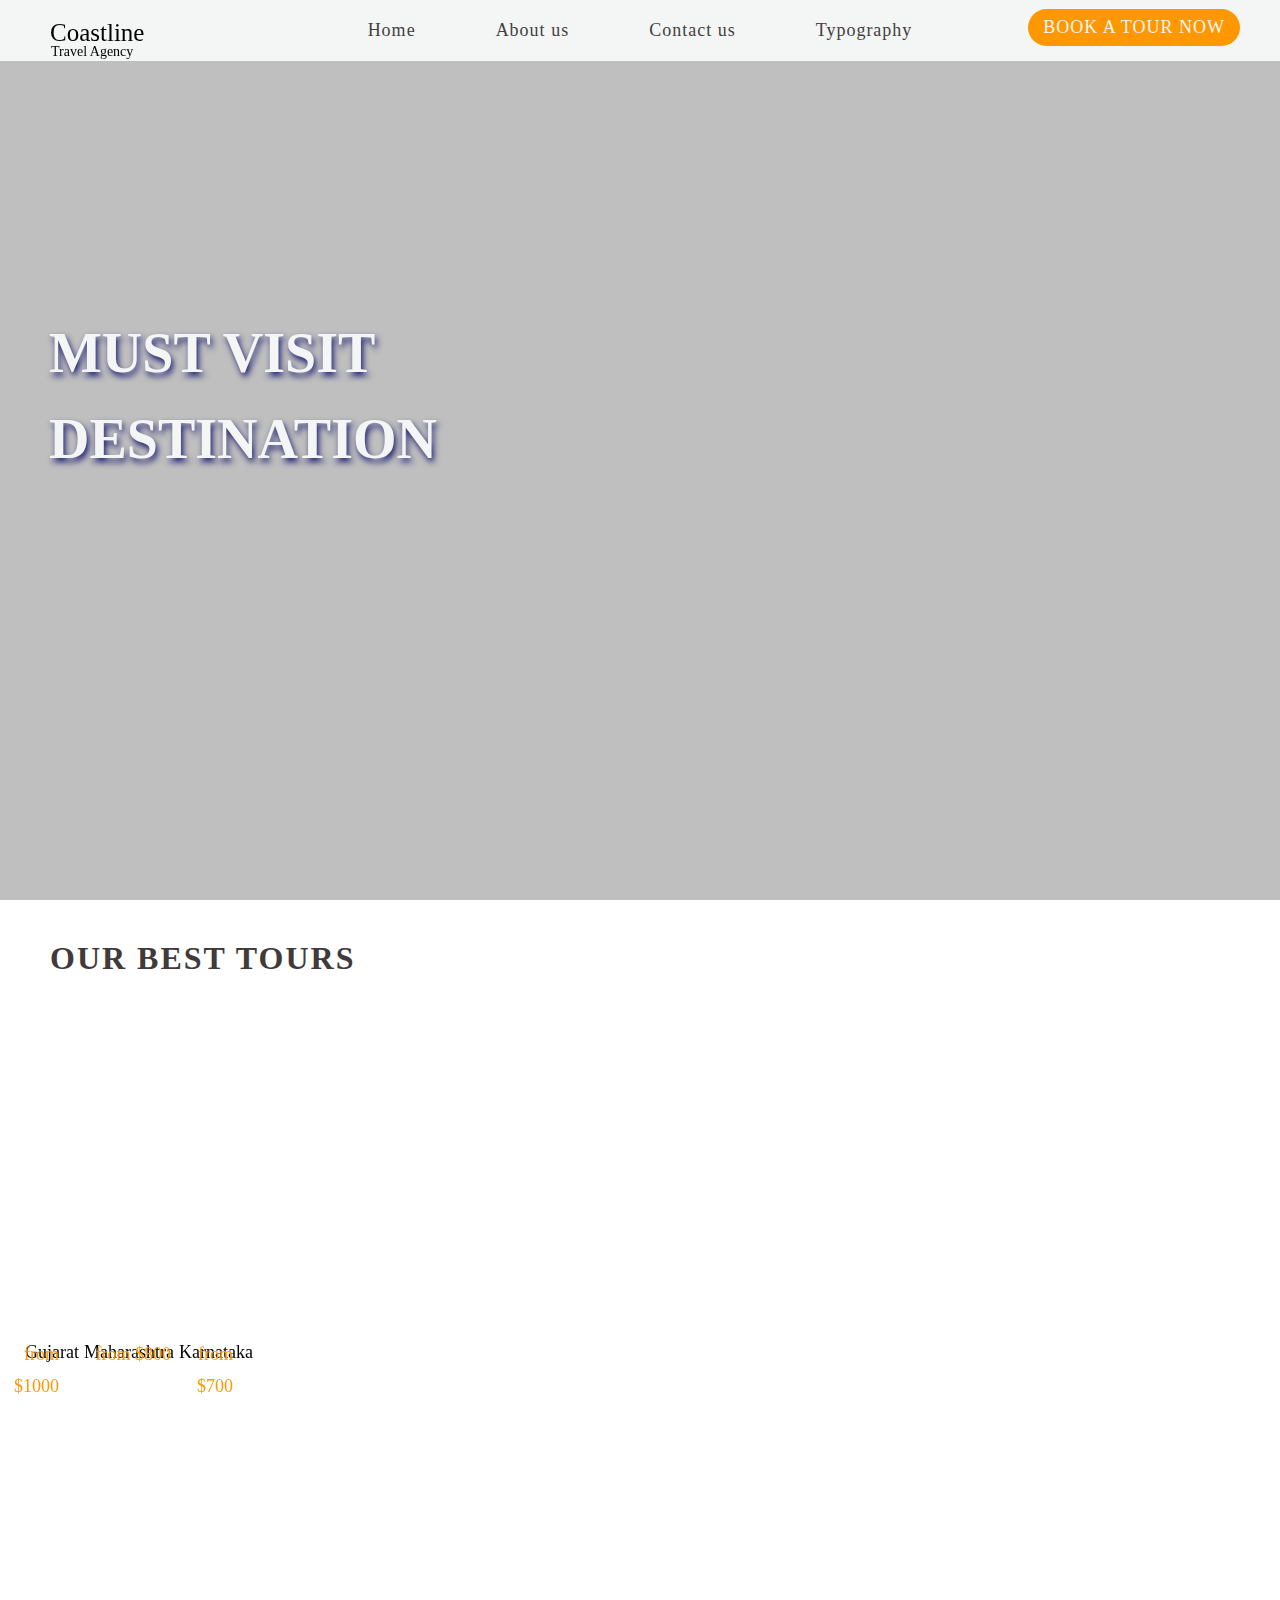
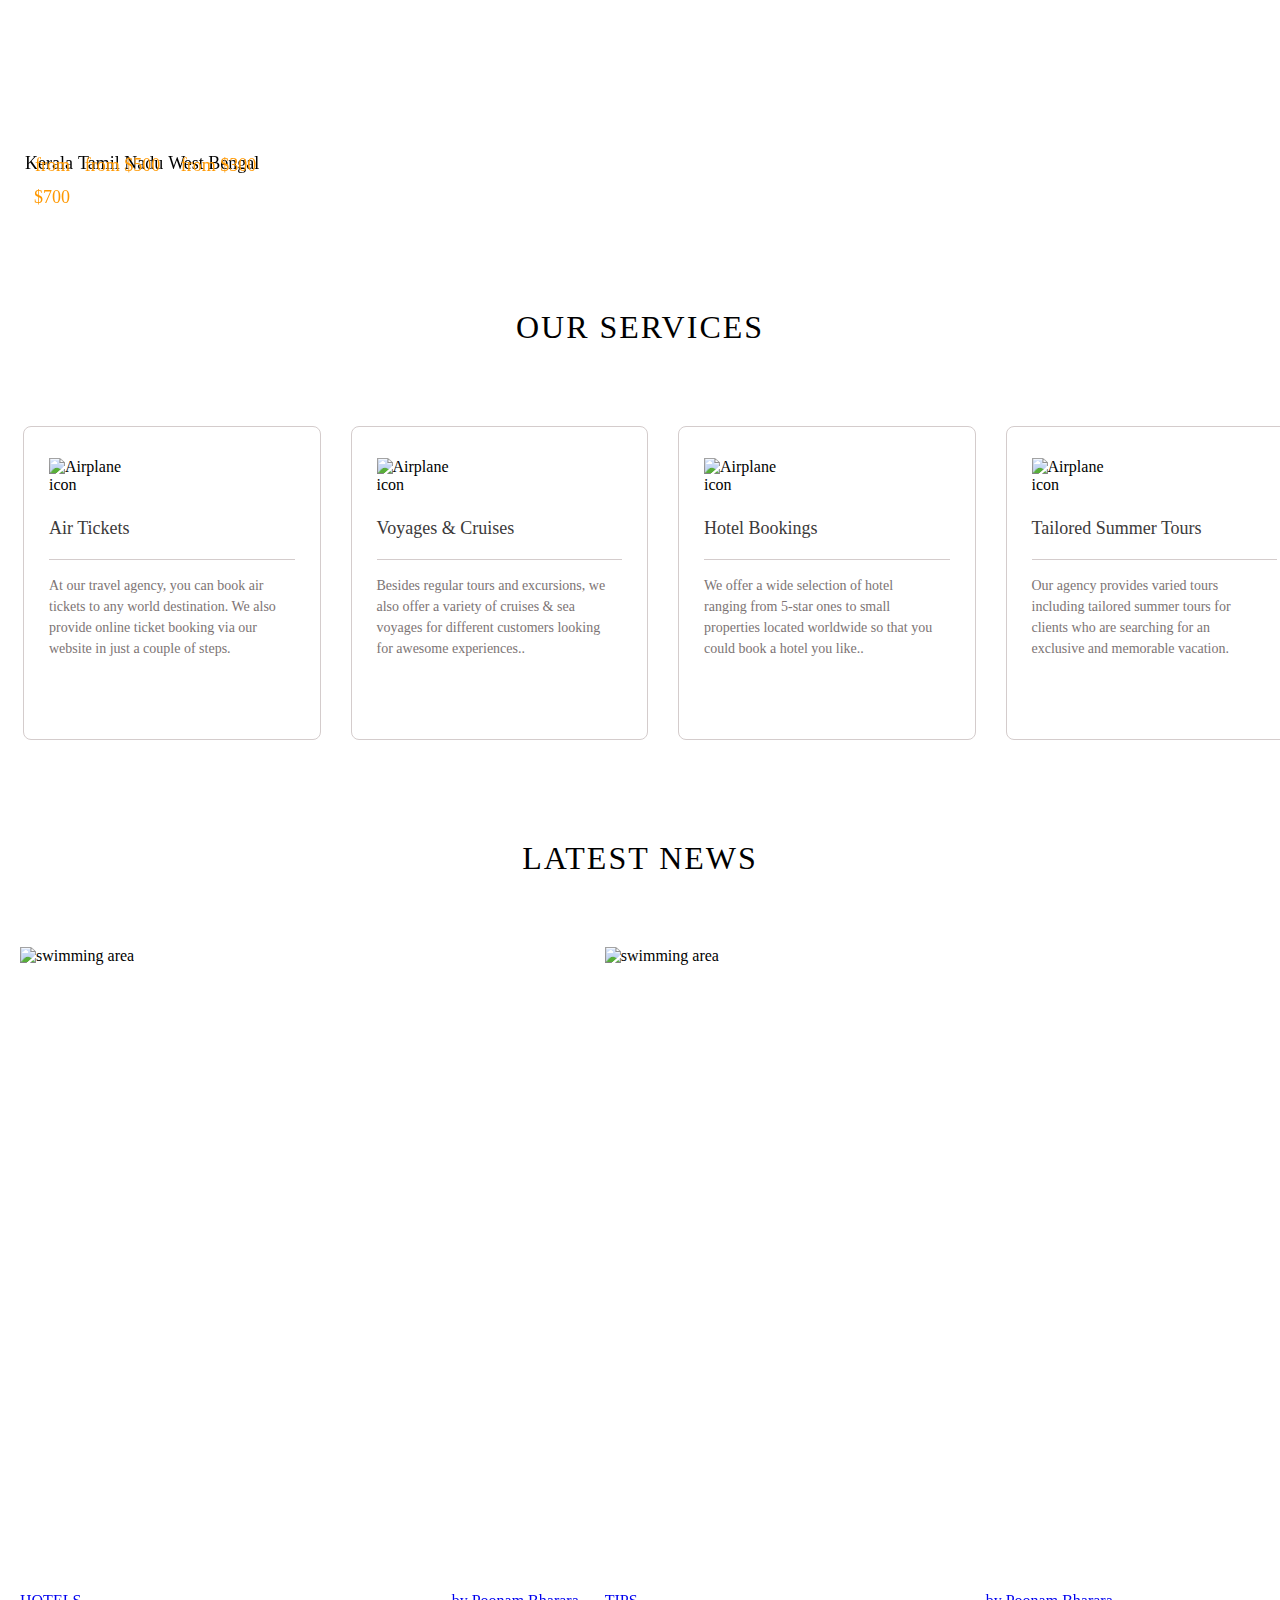
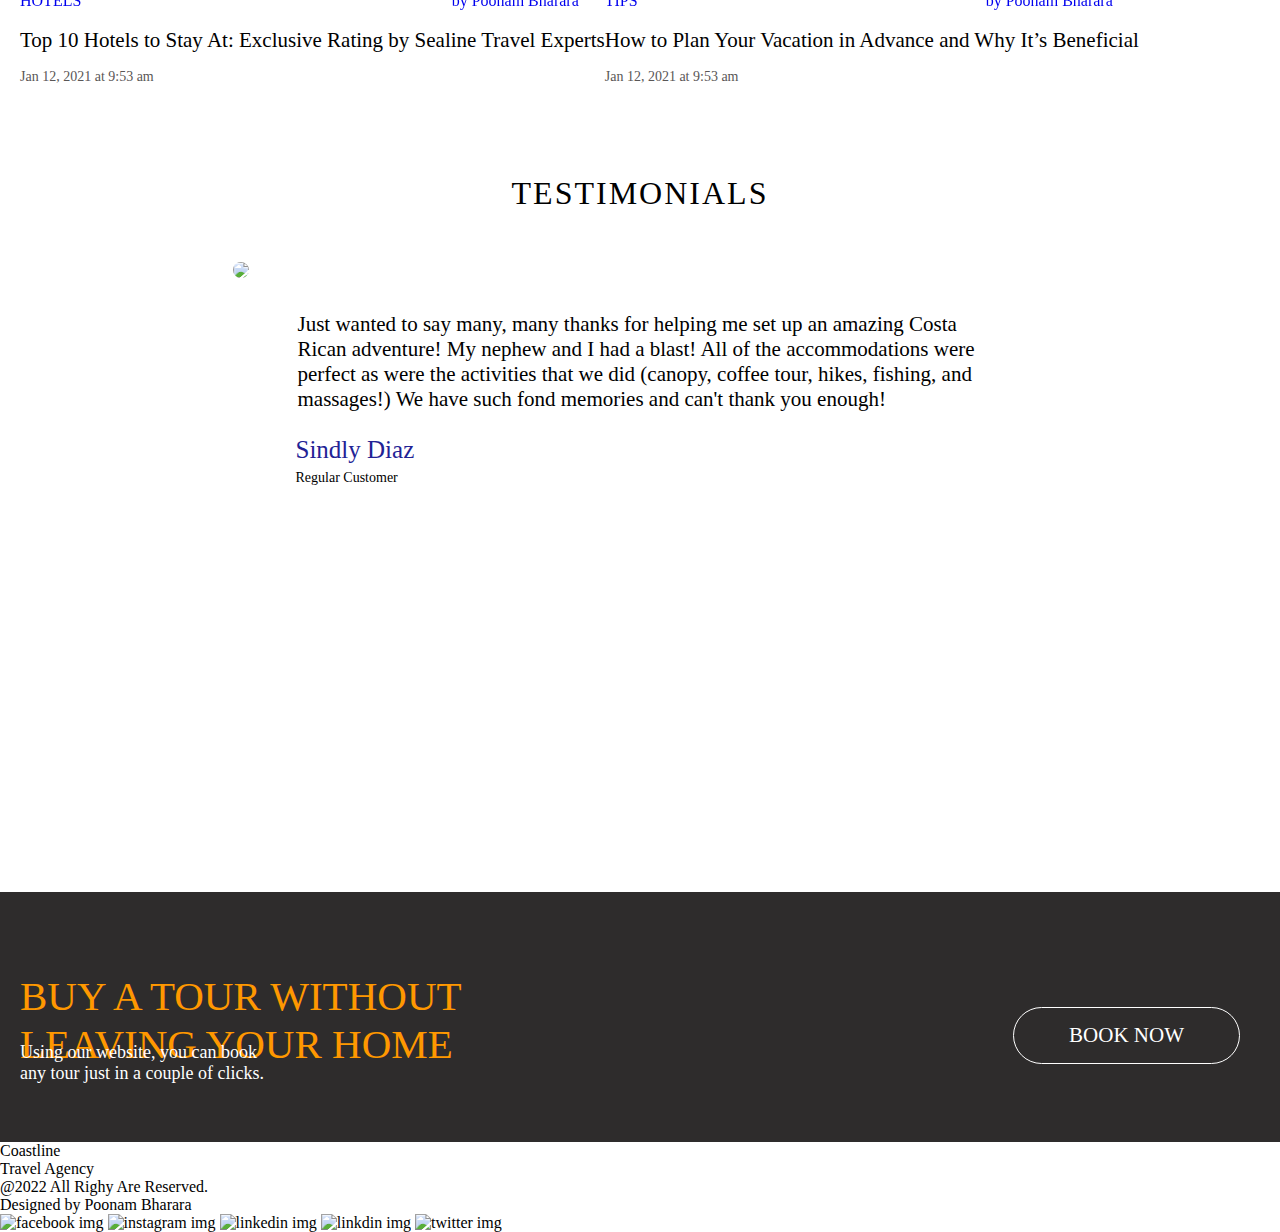
==== index.html @ 68314cc8 "add my all files" ====
<!DOCTYPE html>
<html>
    <head>
        <meta charset="utf-8">
        <meta name="viewport" content="width=device-width, initial-scale=1.0">
       <link rel="stylesheet" href="css/style.css">
        <title>Project First</title>
        <style>
            *{
    margin:0;
    padding:0;
    box-sizing: border-box;
    text-decoration: none;
    list-style-type:none;
}

/* ---------------------NAVBAR STARTS---------------------- */

#nav-container{
    position:relative;
}

#nav-list{
    min-height: 55px;
    min-width: 100vw;
    display: flex;
    flex-direction: row;
    justify-content: center;
    background-color: #f4f5f5;
    position: fixed;
}

.logo{
    position:fixed;
    left: 50px;
    top: 19px;
    font-size: 25px;
    font-family: Montserrat;
    font-weight: 500;
    z-index: 1;
}
.logo1{
    position:fixed;
    left: 51px;
    top: 44px;
    font-weight: 400;
    font-family: 'Roboto';
    font-size: 14px;
    z-index: 1;
}

.nav-item{
    padding: 20px 40px;
}

.nav-link{
    font-size: 18px;
    font-family: Roboto;
    font-weight: 400;
    color:#443f3f;
    letter-spacing: 1px;
}

.nav-link:hover{
    color:#ff9800;
    padding-bottom: 17px;;
    border-bottom: 3px solid #ff9800;
}

.book-btn{
    background-color: #ff9800;
    color: #f4f5f5;
    padding: 8px 15px;
    position: absolute;
    right: 20px;
    border-radius: 40px;
    outline: none;
    border: none;
    font-size: 18px;
    font-weight: 500;
    font-family: Poppins;
    margin: 9px 20px 7px 0px;
    letter-spacing: 1px;
    display: block;
}
/* ---------------------NAVBAR ENDS---------------------- */
#Sec-1{
    min-height: 100vh;
    min-width: 100vw;
    overflow-x: hidden;
    background-image: url(img/2.jpg);
    background-size: cover;
    background-repeat: no-repeat;
    background-blend-mode: darken;
    background-color: #00000040;
    background-position: center;
}
#Sec-1 h2{
    font-family: Montserrat;
    font-size: 56px;
    color: #f4f5f5;
    line-height: 86px;
    text-shadow: 2px 4px 6px midnightblue;
    font-weight: bolder;
    padding: 310px 40px 0px 49px;
}

#data{
    max-height: 80vh;
    max-width: 400px;
    background-color:whitesmoke;
    opacity: 0.5;
    position:absolute;
    right:5%;
    top: 50px; 
    margin-bottom:50px;
    z-index: 1;
}
 /* ---------------------SEC-2 STARTS----------------------  */
 /* #sec-2 {
    margin: 0px 36px;
} */
.headins{
    padding: 40px 50px;
    font-family: 'Poppins';
    letter-spacing: 2px;
    font-size: 32px;
    color: #403a3a;
}

#heading-hero{
    font-family: Montserrat;
    font-size: 56px;
    color: #f4f5f5;
    line-height: 86px;
    text-shadow: 2px 4px 6px midnightblue;
    font-weight: bolder;
    padding: 150px 20px 100px 20px;    
}
.headings{
    font-size: 32px;
    font-family: 'Roboto';
    font-weight: 400;
    letter-spacing: 2px;
    text-align: left;
    padding: 70px 46px 50px 46px;
}
.alignHeading{
    text-align: center;
}
#cards{
    display:flex;
    flex-direction: row;
    margin:0px 20px 45px 20px;
    max-width: 420px;
}
.cardimg{
    min-height: 300px;
    max-width: 400px;
    margin-right: 30px;
    border-radius: 9px;
}
.cardimgexpection{
    max-height: 280px;
}
/* .cardimg:last-child{
    margin-left: 0px;
} */
.cutmargin{
    margin-right: 0px;
}
.desc{
    position: relative;
    margin:15px 0px 15px 0px;
    max-width: 420px;
}

.place_name , .price{
    font-size: 21px;
    font-family: 'Montserrat';
    line-height: 32px;
}
.leftAlign{
    text-align: left;
    max-width: 156px;
    margin: 0px 0px 0px 5px;
    padding: 0px;
    font-size: 18px;
    font-weight: 500;
}

.rightAlign{
    text-align: right;
    position: absolute;
    right: 3px;
    top: 2px;
    color: #ff9800;
    font-size: 18px;
    font-weight: 500;
}
.rytexptection{
    position: absolute;
    right: 20px;
    top: 2px;
}
 /* ---------------------SEC-2 ENDS----------------------  */


 #sec-3{
    display: flex;
    flex-direction: row;
    min-width: 100vw;
    margin-left: 23px;
    background-color: #665c5c00;
 }

 .way-content{
    max-width: 300px;
    margin: 30px 30px 30px 0px;
    min-height: 314px;
    font-weight: 400;
    border: 1px solid #d4cccc;
    border-radius: 8px;
    padding: 15px 25px;
}
.way-content:last-child{
    margin-right: 0px;
}
.serviceIcon{
    max-width: 80px;
    max-height: 80px;
    margin: 16px 0px;
}
 .way-head{
    font-size: 18px;
    font-weight: 500;
    font-family: 'ROBOTO';
    padding: 8px 0px 20px 0px;
    color: #3c3a3a;
    border-bottom: 1px solid #d4cccc;
}

 .way-desc{
    padding: 15px 15px 0px 0px;
    max-width: 285px;
    font-family: 'ROBOTO';
    font-size: 14px;
    line-height: 21px;
    color: #7c7474;
    font-weight: 400;
 }
 /* <!-- ---------------------SECTION-3 ENDS---------------------- --> */



 /* <!-- ---------------------SECTION-4 STARTS---------------------- --> */
 #sec-4{
    display: flex;
    flex-direction: row;
    max-width: 100vw;
    margin: 20px;
 }
 .marginryt{
    margin-right: 25px;
 }
 .ImgSwim{
    min-height: 70vh;
    max-width: 48vw;
 }
 .posi{
    position: relative;
 }
.addspace{
    right:1px;
}
 .goleft{
    text-transform: uppercase;
    font-size: 16px;
    line-height: 24px;
    font-family: 'Poppins';
    margin: 15px 0px 15px 0px;
    position: relative;
    top: 12px;
 }
 .goright{
    position: absolute;
    right: 26px;
    padding: 12px 0px;
    font-size: 16px;
    font-family: 'Roboto';
    font-weight: 400;
    line-height: 24px;
 }
.headshrtsec4{
    font-size: 21px;
    font-family: 'Roboto';
    font-weight: 400;
    line-height: 28px;
    padding: 25px 0px 15px 0px;    
}
.poolImg > p{
    font-size: 14px;
    color: #595656;
    font-family: 'Montserrat';
}

/* - ---------------------SECTION-5 STARTS--------------------- */
#sec-5{
    display: flex;
    flex-direction: row;
    justify-content: center;
    min-height: 70vh;
    min-width: 100vw;
}
.gaping{
    margin: top 60px;
}
.testiImg{
    border-radius: 759px;
}
.testimonial{
    font-size: 21px;
    font-family: 'Poppins';
    width: 700px;
    margin: 50px 50px 24px 49px;
}
.customer{
    font-size: 25px;
    font-weight: 500;
    font-family: 'Montserrat';
    margin-left: 47px;
    color:rgb(34, 34, 149);
}
.regular{
    font-size: 14px;
    font-family: 'Montserrat';
    margin: 6px 0px 0px 47px;
}
#bookNow{
    min-height: 250px;
    min-width: 100vw;
    background-color: #2e2c2c;
    position: relative;
}
.buytour{
    color: #ff9800;
    font-size: 41px;
    font-family: 'Poppins';
    font-weight: 400;
    position: absolute;
    top: 80px;
    margin-left: 20px;
}
.paraa{
    color: white;
    font-size: 18px;
    font-family: Montserrat;
    font-weight: 300;
    position: absolute;
    top: 150px;
    margin-left: 20px;  
}
.tourTickek{
    border: 2px solid rgb(215, 202, 202);
    border-radius: 8px;
}
.Ticket{
    position: absolute;
    right: 20px;
    top: 115px;
    font-size: 21px;
    padding: 15px 55px;
    border: 1px solid white;
    border-radius: 30px;
    font-family: 'ROBOTO';
    background-color: #2e2c2c;
    color: white;
    margin-right: 20px;
}
    .Ticket:hover{
        background-color: #ff9800;
    }
 /* - ---------------------SECTION-5 ENDS--------------------- */


@media (min-width:320px) and (max-width:480px){
    .logo, .logo1{
        display: block;
        position: absolute;
    }
    .logo{
        left: 126px;
        top: 25px;
        font-size: 25px;
        font-family: Montserrat;
        font-weight: 500;
    }
    .logo1{
        left: 126px;
        top: 55px;
        font-weight: 400;
        font-family: 'Roboto';
        font-size: 14px;
        color: #111111;
    }
    #nav-list{
        display: none;
        flex-direction: column;
        justify-content: center;
        background-color: #f4f5f5;
        position: fixed;
        min-height: 55px;
        max-width: 480px;
        min-width: 320px;
    }
    .nav-item {
        padding: 20px 40px;
        text-align: center;
        background-color: black;
        border-bottom: 1px solid gray;
    }
    .nav-link{
        color: white   
    }

    .nav-item:hover, .nav-item:focus{
        background-color: #2c20c0;
    }
    .ptspc{
        margin-top: 104px;
    }

    .book-btn{
       display: none; 
    }

    #hamburger{
    display: flex;
    flex-direction: column;
    position: absolute;
    top: 25px;
    left: 38px;
    }
    .line{
        height: 2px;
        background-color: black;
        width: 37px;
        margin-bottom: 1px;
        margin-top: 9px;
    }

    #Sec-1{
        min-height: 100vh;
        min-width: 515px;
        max-width: 480px;
    }

    #Sec-1 h2 {
        font-size: 25px;
        line-height: 32px;
        padding: 235px 28px 0px 27px;
    }

     #heading-hero{
        font-family: Montserrat;
        font-size: 56px;
        color: #f4f5f5;
        line-height: 86px;
        text-shadow: 2px 4px 6px midnightblue;
        font-weight: bolder;
        padding: 150px 20px 100px 20px;    
    }

    .headins {
    font-size: 21px;
    padding: 31px 20px;
    text-align: left;
    text-align: left;
    font-size: 21px;
    font-family: 'Roboto';
    letter-spacing: 1px;
    }
    .headings{
        font-size: 25px;
        font-family: 'Roboto';
        font-weight: 500;
        letter-spacing: 1px;
        padding: 40px 46px;
    }
    .alignHeading{
        text-align: center;
    }
    #sec-2{
        display: flex;
        flex-direction: column;
        /* min-width: 320px;
        max-width: 480px; */
        min-height: 300px;
    }
    #cards{
        display: flex;
        flex-direction: column;
        margin-bottom: 45px;
        max-width: 320px;
        min-width: 300px;
    }
    .cardimg {
    min-height: 100px;
    max-height: 300px;
    min-width: 300px;
    max-width: 377px;
    border-radius: 4px;
    overflow-x: hidden;
    margin-right: 0px;
    }
    .cardimgexpection{
        max-height: 280px;
    } 

    .cutmargin{
        margin-right: 0px;
    }
    .desc{
        position: relative;
        margin:15px 0px 15px 0px;
        max-width: 420px;
    }  
    .place_name, .price {
        font-size: 16px;
        padding: 0px 23px 0px 0px;
        font-family: 'Montserrat';
        line-height: 32px;
        margin-right: -74px;
    }
    .headings {
        font-size: 21px;
        padding: 16px 71px;
        text-align: center
    }
    .leftAlign {
        padding: 0px 0px 0px 8px;
        font-size: 16px;
    }
    
    #sec-3 {
        flex-direction: column;
        max-width: 480px;
        margin: 0px 1px 0px 30px;
        justify-content: center;
    }

    .way-content {
        min-height: 200px;
    }

    #sec-4 {
        display: flex;
        flex-direction: column;
        margin: 15px 30px;
    }
    .ImgSwim {
        min-height: 214px;
        max-width: 380px;
        min-width: 300px;
    }
    .goleft {
        font-size: 14px;
        line-height: 21px;
        margin: 15px 3px 10px 3px;
    }
    .serviceIcon {
        max-width: 50px;
        max-height: 50px;
        margin: 16px 0px;
    }
    .way-head {
        font-size: 16px;
        font-weight: 400;
    }
    .goright {
        top: -2px;
        font-size: 12px;
        left: 65px;
    }

    .headshrtsec4 {
        font-size: 16px;
        line-height: 24px;
        padding: 20px 1px 5px 5px;
        width: 300px;
    } 
    .poolImg{
        margin-bottom: 46px;
    } 
    .poolImg > p {
        padding: 5px 0px 0px 6px;
    }
    #sec-5 {
        flex-direction: column;
        justify-content: center;
        margin-top: 27px;
    }
    .testimonial {
        font-size: 18px;
        line-height: 27px;
        font-family: 'Poppins';
        width: 300px;
        margin: 25px 15px 11px 61px;
    }
    .customer {
        font-size: 21px;
        font-weight: 500;
        font-family: 'Montserrat';
        margin-left: 63px;
        color: rgb(34, 34, 149);
    }
    .regular {
        font-size: 15px;
        font-family: 'Montserrat';
        margin: 5px 0px 0px 63px;
        font-weight: 500;
    }
    #bookNow {
        min-height: 320px;
        min-width: 430px;
        background-color: #0d34db;
        position: relative;
    }

    .buytour {
        color: #ff9800;
        font-size: 25px;
        line-height: 38px;
        font-family: 'ROBOTO';
        font-weight: 400;
        position: absolute;
        top: 46px;
        margin: 0px 50px 0px 50px;
    }
    .paraa {
        color: white;
        font-size: 16px;
        font-family: Montserrat;
        font-weight: 300;
        position: absolute;
        top: 108px;
        padding: 32px 26px 20px 26px;
    }
    .Ticket {
        position: absolute;
        right: 33%;
        top: 214px;
        padding: 8px 30px;
        border: 1px solid #d6cdcd;
        font-family: 'POPPINS';
        background-color: #0d34db;
    }
    .Ticket:hover{
        background-color: #ff9800;
    }
    footer {
        min-width: 430px;
        max-width: 480px
    }
    .footerLogo {
        top: 10%;
        left: 112px;
    }
    .footerLogo1 {
        top: 21%;
        left: 117px;
    }
    #copyright {
        text-align: center;
        top: 29%;
        left: -4%;
        padding: 18px 83px;
    }
    #icons {
        right: 122px;;
    }
    .icon {
        max-height: 40px;
        max-width: 40px;
        margin-right: 10px;
    }
}


        </style>
    </head>
    <body>
         <!-- ---------------------NAVBAR STARTS----------------------  -->
        <nav id="nav-container">
            <span class="logo ">Coastline</span><p class="logo1">Travel Agency</p>
            <ul id="nav-list">
                <li class="nav-item ptspc pt"><a class="nav-link" href="index.html">Home</a></li>
                <li class="nav-item"><a class="nav-link" href="about.html">About us</a></li>
                <li class="nav-item"><a class="nav-link" href="contact.html">Contact us</a></li>
                <li class="nav-item"><a  class="nav-link" href="typography.html">Typography</a></li>
                <button class="book-btn" type="button" name="book">BOOK A TOUR NOW</button>
            </ul>
        
        </nav>
        <div id="hamburger" onclick="myFunction()">
            <div class="line"></div>
            <div class="line"></div>
            <div class="line"></div>
        </div>
    
        <!---- ---------------------NAVBAR ENDS---------------------- -->
 
        <!---- ---------------------SECTION-1 STARTS---------------------- -->
        <div id="Sec-1">
            <h2 id="heading-hero">MUST VISIT <br> DESTINATION</h2>
        </div>
        <!-- ---------------------SECTION-1 ENDS---------------------- -->

        <!-- ---------------------SECTION-2 STARTS---------------------- -->
        <h2 class="headins">OUR BEST TOURS</h2>
       <div id="sec-2">
        <div id="cards">
            <div class="card">
                <img src="img/344.jpg" class="cardimg cardimgexpection" alt="">   
                <div class="desc">
                    <h3 class="place_name leftAlign">Gujarat</h3>
                    <h3 class="price rightAlign rytexptection">from $1000</h3>
                </div>            
            </div>

            <div class="card">
                <img src="img/4.jpg" class="cardimg" alt="">   
                <div class="desc">
                    <h3 class="place_name leftAlign">Maharashtra</h3>
                    <h3 class="price rightAlign">from $800</h3>
                </div>         
            </div>

            <div class="card">
                <img src="img/5.jpg" class="cardimg cardimgexpection cutmargin" alt=""> 
                <div class="desc">
                    <h3 class="place_name leftAlign">Karnataka</h3>
                    <h3 class="price rightAlign rytexptection">from $700</h3>
                </div>          
            </div>
        </div>

        <div id="cards">
            
            <div class="card">
                <img src="img/9.jpg" class="cardimg" alt="">
                <div class="desc">
                    <h3 class="place_name leftAlign">Kerala</h3>
                    <h3 class="price rightAlign">from $700</h3>
                </div> 
        
            </div>
            <div class="card">
                <img src="img/7.jpg" class="cardimg" alt="">  
                <div class="desc">
                    <h3 class="place_name leftAlign">Tamil Nadu</h3>
                    <h3 class="price rightAlign">from $500</h3>
                </div>      
            </div>
            <div class="card">
                <img src="img/8.jpg" class="cardimg cutmargin" alt="">
                <div class="desc">
                    <h3 class="place_name leftAlign">West Bengal</h3>
                    <h3 class="price rightAlign">from $300</h3>
                </div>
            </div>

        </div>
        
        </div>
        <!-- ---------------------SECTION-2 ENDS---------------------- -->
 

        <!-- ---------------------SECTION-3 STARTS---------------------- -->
 
     <h2 class="headings alignHeading">OUR SERVICES</h2>
        <div id="sec-3">
            <div class="way-content">
                <span><img class="serviceIcon" src="img/i1.png" alt="Airplane icon"></span>
                <h2 class="way-head">Air Tickets</h2>
                <p class="way-desc">At our travel agency, you can 
                    book air tickets to any world destination.
                     We also provide online ticket booking via
                      our website in just a couple of steps.</p>
            </div>
            <div class="way-content">
                <span><img class="serviceIcon" src="img/i2.png" alt="Airplane icon"></span>
                <h2 class="way-head">Voyages & Cruises</h2>
                <p class="way-desc">Besides regular tours and
                     excursions, we also offer a variety of
                      cruises & sea voyages for different
                       customers looking for awesome experiences..</p>
            </div>

            <div class="way-content">
                <span><img class="serviceIcon"  src="img/i3.png" alt="Airplane icon"></span>
                <h2 class="way-head">Hotel Bookings</h2>
                <p class="way-desc">We offer a wide selection of 
                    hotel ranging from 5-star ones to small
                     properties located worldwide so that you
                      could book a hotel you like..</p>
            </div>

            <div class="way-content">
                <span><img class="serviceIcon" src="img/i4.png" alt="Airplane icon"></span>
                <h2 class="way-head">Tailored Summer Tours</h2>
                <p class="way-desc">Our agency provides varied tours
                     including tailored summer tours for 
                     clients who are searching for an 
                    exclusive and memorable vacation.</p>
            </div>
        </div>
        <!-- ---------------------SECTION-3 ENDS---------------------- -->
 
        <!-- ---------------------SECTION-4 STARTS---------------------- -->
        <h2 class="headings alignHeading">LATEST NEWS</h2> 
        <div id="sec-4">
            <div class="poolImg">                                                                                                                                                                                                                                                                                                                                                                                                                                                                                                                                                                                                                                                                                                                                                                                                                                                                                                                                                                                                                                                                                                                                                                                                                                                                                                                                                                                                                                                                                                                                                                                                                                                                                                                                                                                                                                                                                                                                                                                                                                                                                                                                                                                                                                                                                                                                                                                                                                                                                                                                                                   
                <img  class="ImgSwim marginryt" src="img/pool.jpg" alt="swimming area">

                <div class="posi">
                    <a  class="goleft" href="#Sec-1">Hotels</a>
                    <a class="goright" href="#Sec-1">by Poonam Bharara</a>
                </div>
                <h2 class="headshrtsec4">Top 10 Hotels to Stay At: Exclusive Rating by Sealine Travel Experts</h2>
                <p>Jan 12, 2021 at 9:53 am</p>
                </div>

            <div class="poolImg">
                <img class="ImgSwim" src="img/poolone.jpg" alt="swimming area">
                <div class="posi">
                <a class="goleft" href="#Sec-1">TIPS</a>
                <a class="goright" href="#Sec-1">by Poonam Bharara</a>
                </div>
                <h2 class="headshrtsec4">How to Plan Your Vacation in Advance and Why It’s Beneficial</h2> 
                <p>Jan 12, 2021 at 9:53 am</p>
            </div>
        </div>
 
        <!-- ---------------------SECTION-4 ENDS---------------------- -->
 
 
         <!-- ---------------------SECTION-5 STARTS---------------------- -->
         <h2 class="headings alignHeading gaping">TESTIMONIALS</h2> 
         <div id="sec-5">
            <div>
                <img class="testiImg" src="img/13.jpg">
            </div>
            <div>
                
                <p class="testimonial">Just wanted to say many, many thanks for helping me set up an 
                    amazing Costa Rican adventure! My nephew and I had a blast!
                    All of the accommodations were perfect as were the
                    activities that we did (canopy, coffee tour, hikes, fishing, 
                    and massages!) We have such fond memories and can't thank you enough!
                </p> 
                
                <h3 class="customer">Sindly Diaz</h3> 
                <p class="regular">Regular Customer</p>              
            </div>

        </div>
        <div id="bookNow">
            <h1 class="buytour">BUY A TOUR WITHOUT <br>LEAVING YOUR HOME</h1>
            <p class="paraa">Using our website, you can book<br> any tour just in a couple of clicks.</p>
            <button type="submit" name="tourTickek" class="Ticket">BOOK NOW</button>
        </div>
        
 
        <!---- ---------------------FOOTER STARTS---------------------- -->
        <footer>
        <span class="footerLogo">Coastline</span><p class="footerLogo1">Travel Agency</p>      
        <p id="copyright">@2022 All Righy Are Reserved.<br> Designed by Poonam Bharara</p>
        <div id="icons">
            <span><img class="icon" src="img/facebook.png" alt="facebook img"></span>
            <span><img class="icon" src="img/instagram.png" alt="instagram img"></span>
            <span><img class="icon" src="img/linkedin.png" alt="linkedin img"></span>
            <span><img class="icon" src="img/youtube.png" alt="linkdin img"></span>
            <span><img class="icon" src="img/twitter.png" alt="twitter img"></span>
        </div> 
    </footer>
    <!---- ---------------------FOOTER ENDS---------------------- -->
	<script>
            function myFunction() {
            var x = document.getElementById("nav-list");
            if (x.style.display === "flex") {
                x.style.display = "none";
            } else {
                x.style.display = "flex";
            }
            } 
</script>  

</body>
</html>
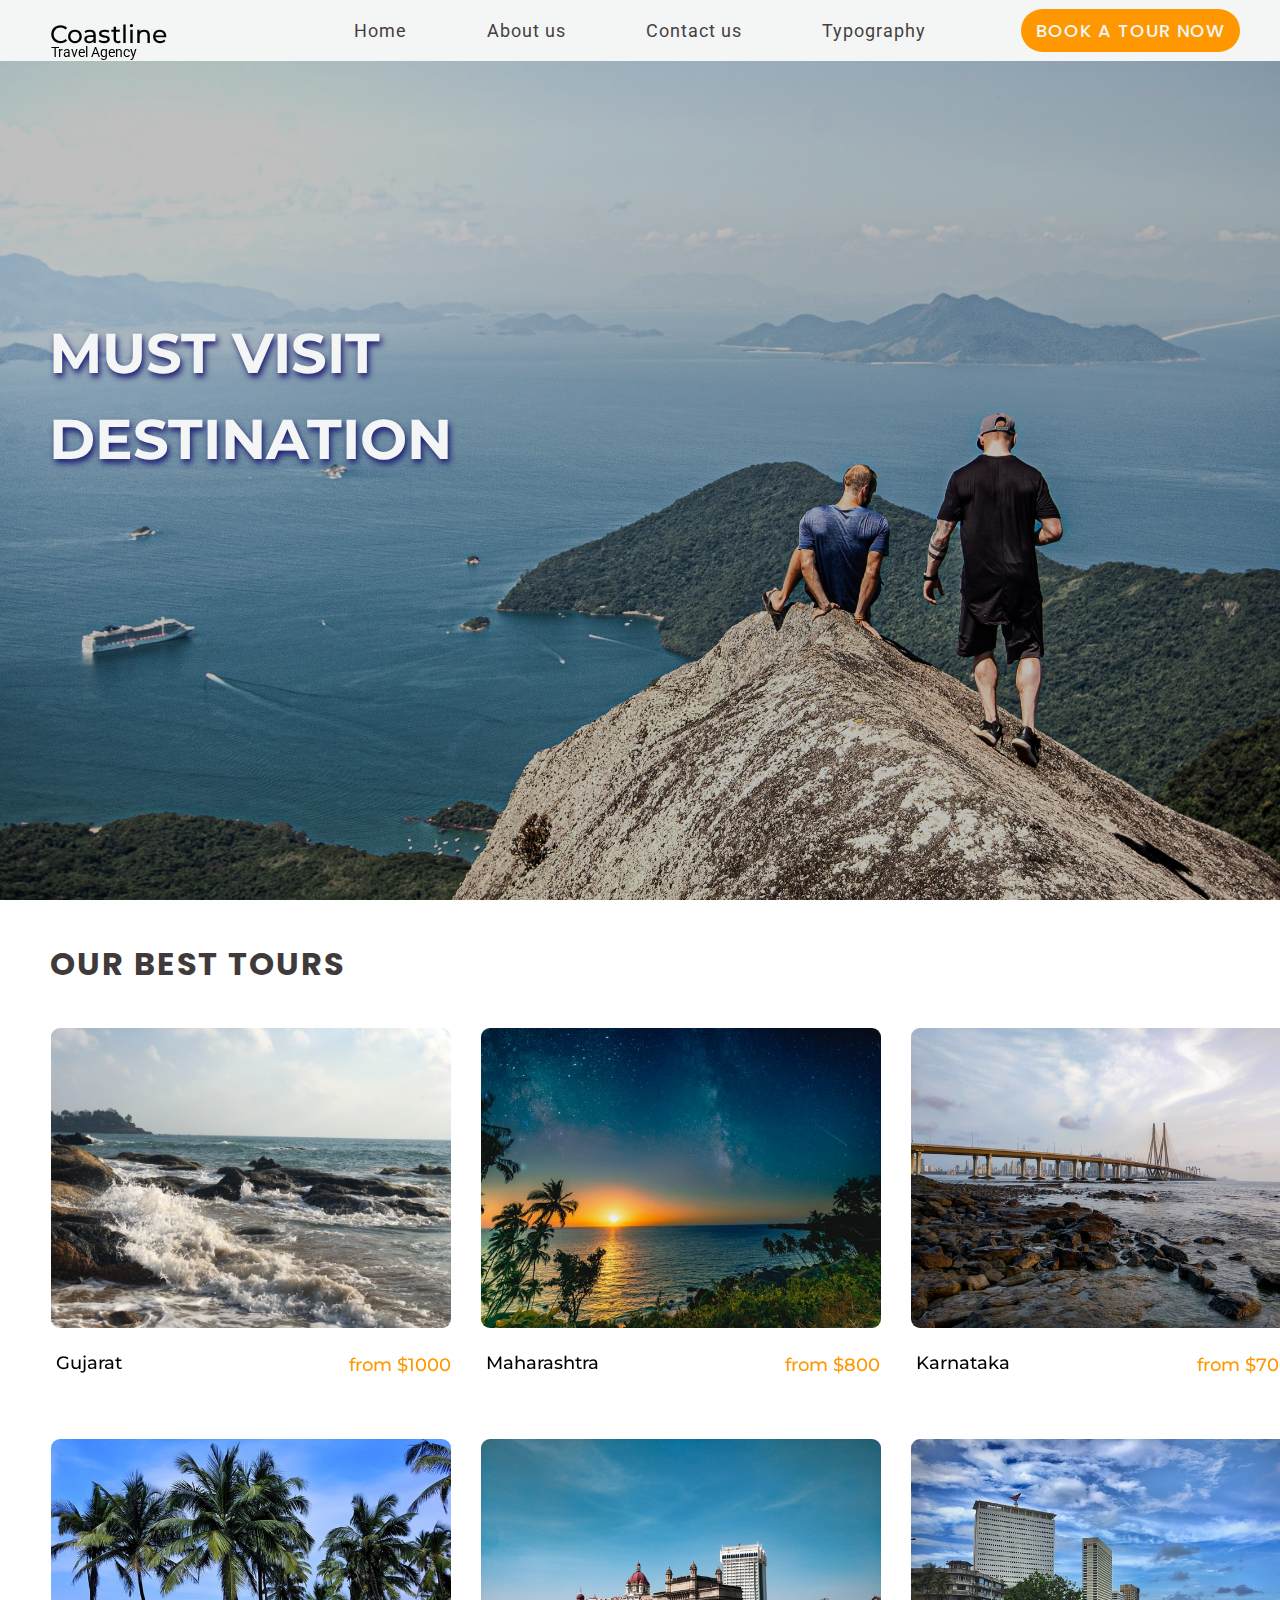
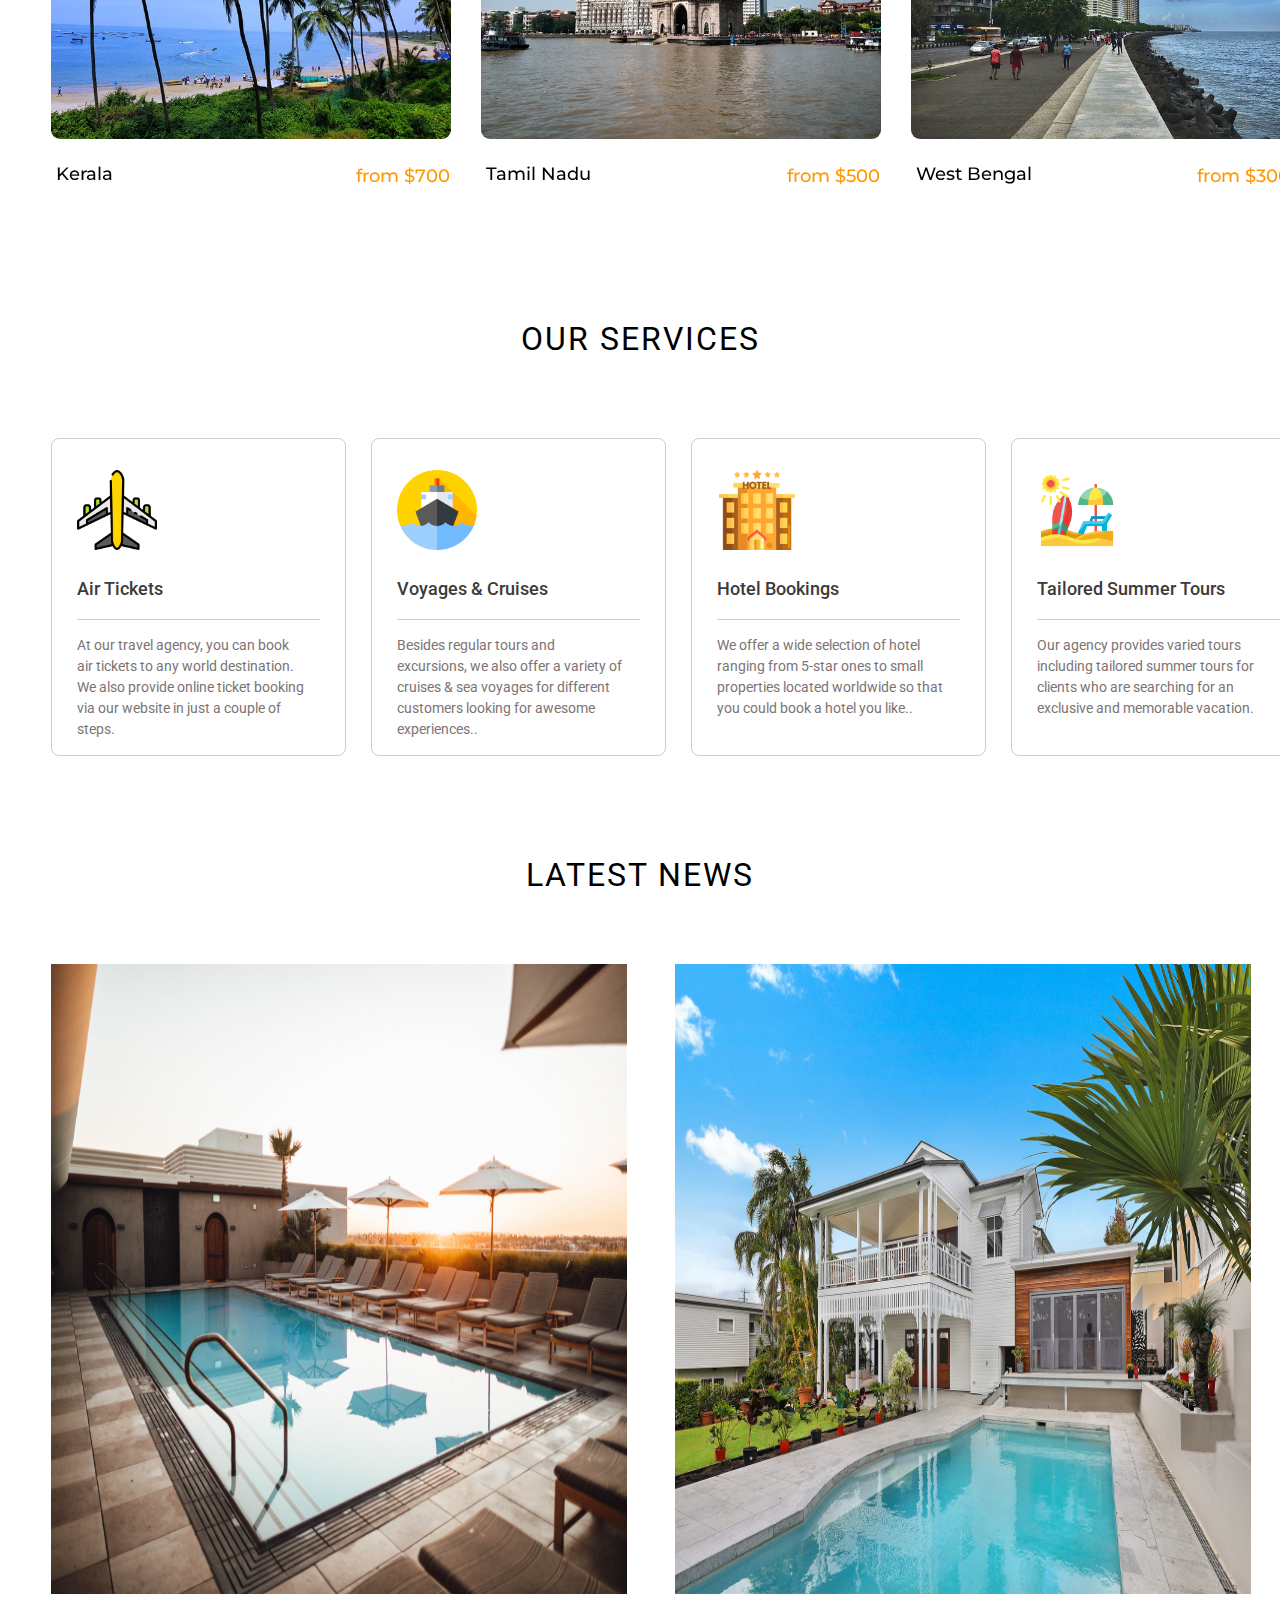
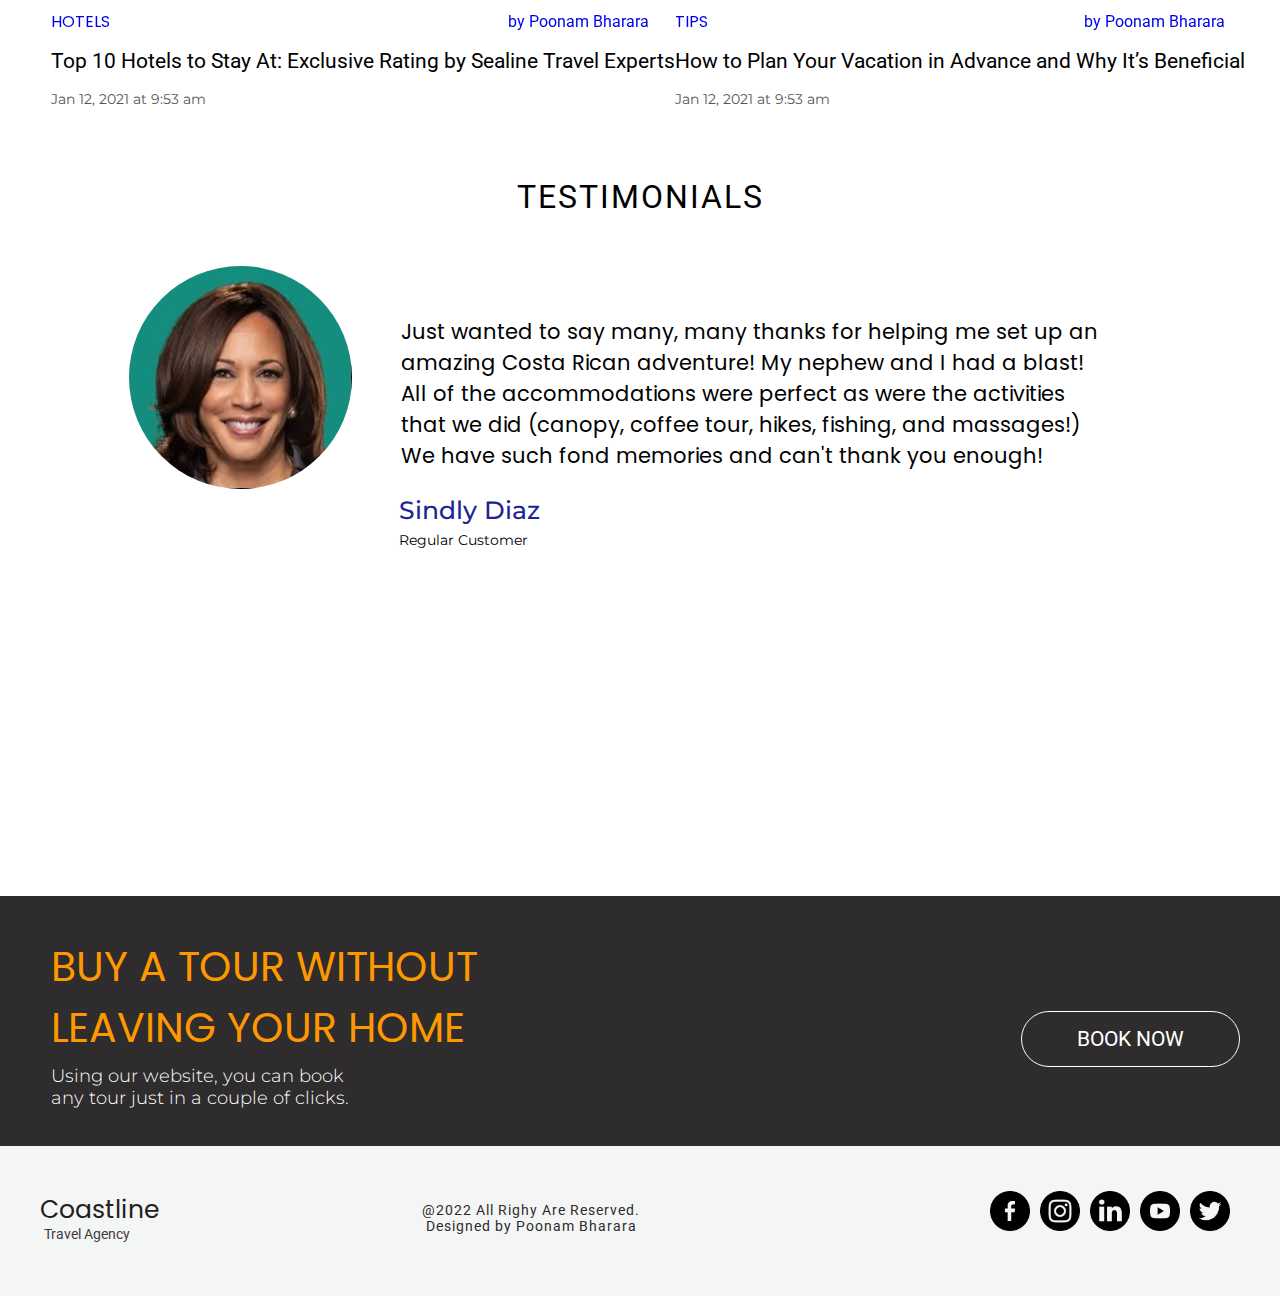
==== commit 52ee5062: "Add files via upload" ====
--- a/index.html
+++ b/index.html
@@ -3,7 +3,7 @@
     <head>
         <meta charset="utf-8">
         <meta name="viewport" content="width=device-width, initial-scale=1.0">
-       <link rel="stylesheet" href="css/style.css">
+       <link rel="stylesheet" href="style.css">
         <title>Project First</title>
         <style>
             *{
@@ -88,7 +88,7 @@
     min-height: 100vh;
     min-width: 100vw;
     overflow-x: hidden;
-    background-image: url(img/2.jpg);
+    background-image: url(2.jpg);
     background-size: cover;
     background-repeat: no-repeat;
     background-blend-mode: darken;
@@ -148,13 +148,13 @@
 .alignHeading{
     text-align: center;
 }
-#cards{
-    display:flex;
+#cards {
+    display: flex;
     flex-direction: row;
-    margin:0px 20px 45px 20px;
+    margin: 0px 20px 45px 51px;
     max-width: 420px;
 }
-.cardimg{
+.cardimg {
     min-height: 300px;
     max-width: 400px;
     margin-right: 30px;
@@ -192,7 +192,7 @@
 .rightAlign{
     text-align: right;
     position: absolute;
-    right: 3px;
+    right: 21px;
     top: 2px;
     color: #ff9800;
     font-size: 18px;
@@ -210,13 +210,13 @@
     display: flex;
     flex-direction: row;
     min-width: 100vw;
-    margin-left: 23px;
+    margin: 0px 0px 0px 51px;
     background-color: #665c5c00;
  }
 
- .way-content{
-    max-width: 300px;
-    margin: 30px 30px 30px 0px;
+ .way-content {
+    max-width: 295px;
+    margin: 30px 25px 30px 0px;
     min-height: 314px;
     font-weight: 400;
     border: 1px solid #d4cccc;
@@ -254,19 +254,19 @@
 
 
  /* <!-- ---------------------SECTION-4 STARTS---------------------- --> */
- #sec-4{
+ #sec-4 {
     display: flex;
     flex-direction: row;
     max-width: 100vw;
-    margin: 20px;
- }
+    margin: 20px 0px 0px 51px;
+}
  .marginryt{
     margin-right: 25px;
  }
- .ImgSwim{
+ .ImgSwim {
     min-height: 70vh;
-    max-width: 48vw;
- }
+    max-width: 45vw;
+}
  .posi{
     position: relative;
  }
@@ -348,8 +348,8 @@
     font-family: 'Poppins';
     font-weight: 400;
     position: absolute;
-    top: 80px;
-    margin-left: 20px;
+    top: 40px;
+    margin-left: 51px;
 }
 .paraa{
     color: white;
@@ -357,8 +357,8 @@
     font-family: Montserrat;
     font-weight: 300;
     position: absolute;
-    top: 150px;
-    margin-left: 20px;  
+    top: 122px;
+    margin: 47px 51px;
 }
 .tourTickek{
     border: 2px solid rgb(215, 202, 202);
@@ -721,7 +721,7 @@
        <div id="sec-2">
         <div id="cards">
             <div class="card">
-                <img src="img/344.jpg" class="cardimg cardimgexpection" alt="">   
+                <img src="344.jpg" class="cardimg cardimgexpection" alt="">   
                 <div class="desc">
                     <h3 class="place_name leftAlign">Gujarat</h3>
                     <h3 class="price rightAlign rytexptection">from $1000</h3>
@@ -729,7 +729,7 @@
             </div>
 
             <div class="card">
-                <img src="img/4.jpg" class="cardimg" alt="">   
+                <img src="4.jpg" class="cardimg" alt="">   
                 <div class="desc">
                     <h3 class="place_name leftAlign">Maharashtra</h3>
                     <h3 class="price rightAlign">from $800</h3>
@@ -737,7 +737,7 @@
             </div>
 
             <div class="card">
-                <img src="img/5.jpg" class="cardimg cardimgexpection cutmargin" alt=""> 
+                <img src="5.jpg" class="cardimg cardimgexpection cutmargin" alt=""> 
                 <div class="desc">
                     <h3 class="place_name leftAlign">Karnataka</h3>
                     <h3 class="price rightAlign rytexptection">from $700</h3>
@@ -748,7 +748,7 @@
         <div id="cards">
             
             <div class="card">
-                <img src="img/9.jpg" class="cardimg" alt="">
+                <img src="9.jpg" class="cardimg" alt="">
                 <div class="desc">
                     <h3 class="place_name leftAlign">Kerala</h3>
                     <h3 class="price rightAlign">from $700</h3>
@@ -756,14 +756,14 @@
         
             </div>
             <div class="card">
-                <img src="img/7.jpg" class="cardimg" alt="">  
+                <img src="7.jpg" class="cardimg" alt="">  
                 <div class="desc">
                     <h3 class="place_name leftAlign">Tamil Nadu</h3>
                     <h3 class="price rightAlign">from $500</h3>
                 </div>      
             </div>
             <div class="card">
-                <img src="img/8.jpg" class="cardimg cutmargin" alt="">
+                <img src="8.jpg" class="cardimg cutmargin" alt="">
                 <div class="desc">
                     <h3 class="place_name leftAlign">West Bengal</h3>
                     <h3 class="price rightAlign">from $300</h3>
@@ -781,7 +781,7 @@
      <h2 class="headings alignHeading">OUR SERVICES</h2>
         <div id="sec-3">
             <div class="way-content">
-                <span><img class="serviceIcon" src="img/i1.png" alt="Airplane icon"></span>
+                <span><img class="serviceIcon" src="i1.png" alt="Airplane icon"></span>
                 <h2 class="way-head">Air Tickets</h2>
                 <p class="way-desc">At our travel agency, you can 
                     book air tickets to any world destination.
@@ -789,7 +789,7 @@
                       our website in just a couple of steps.</p>
             </div>
             <div class="way-content">
-                <span><img class="serviceIcon" src="img/i2.png" alt="Airplane icon"></span>
+                <span><img class="serviceIcon" src="i2.png" alt="Airplane icon"></span>
                 <h2 class="way-head">Voyages & Cruises</h2>
                 <p class="way-desc">Besides regular tours and
                      excursions, we also offer a variety of
@@ -798,7 +798,7 @@
             </div>
 
             <div class="way-content">
-                <span><img class="serviceIcon"  src="img/i3.png" alt="Airplane icon"></span>
+                <span><img class="serviceIcon"  src="i3.png" alt="Airplane icon"></span>
                 <h2 class="way-head">Hotel Bookings</h2>
                 <p class="way-desc">We offer a wide selection of 
                     hotel ranging from 5-star ones to small
@@ -807,7 +807,7 @@
             </div>
 
             <div class="way-content">
-                <span><img class="serviceIcon" src="img/i4.png" alt="Airplane icon"></span>
+                <span><img class="serviceIcon" src="i4.png" alt="Airplane icon"></span>
                 <h2 class="way-head">Tailored Summer Tours</h2>
                 <p class="way-desc">Our agency provides varied tours
                      including tailored summer tours for 
@@ -821,7 +821,7 @@
         <h2 class="headings alignHeading">LATEST NEWS</h2> 
         <div id="sec-4">
             <div class="poolImg">                                                                                                                                                                                                                                                                                                                                                                                                                                                                                                                                                                                                                                                                                                                                                                                                                                                                                                                                                                                                                                                                                                                                                                                                                                                                                                                                                                                                                                                                                                                                                                                                                                                                                                                                                                                                                                                                                                                                                                                                                                                                                                                                                                                                                                                                                                                                                                                                                                                                                                                                                                   
-                <img  class="ImgSwim marginryt" src="img/pool.jpg" alt="swimming area">
+                <img  class="ImgSwim marginryt" src="pool.jpg" alt="swimming area">
 
                 <div class="posi">
                     <a  class="goleft" href="#Sec-1">Hotels</a>
@@ -832,7 +832,7 @@
                 </div>
 
             <div class="poolImg">
-                <img class="ImgSwim" src="img/poolone.jpg" alt="swimming area">
+                <img class="ImgSwim" src="poolone.jpg" alt="swimming area">
                 <div class="posi">
                 <a class="goleft" href="#Sec-1">TIPS</a>
                 <a class="goright" href="#Sec-1">by Poonam Bharara</a>
@@ -849,7 +849,7 @@
          <h2 class="headings alignHeading gaping">TESTIMONIALS</h2> 
          <div id="sec-5">
             <div>
-                <img class="testiImg" src="img/13.jpg">
+                <img class="testiImg" src="13.jpg">
             </div>
             <div>
                 
@@ -877,11 +877,11 @@
         <span class="footerLogo">Coastline</span><p class="footerLogo1">Travel Agency</p>      
         <p id="copyright">@2022 All Righy Are Reserved.<br> Designed by Poonam Bharara</p>
         <div id="icons">
-            <span><img class="icon" src="img/facebook.png" alt="facebook img"></span>
-            <span><img class="icon" src="img/instagram.png" alt="instagram img"></span>
-            <span><img class="icon" src="img/linkedin.png" alt="linkedin img"></span>
-            <span><img class="icon" src="img/youtube.png" alt="linkdin img"></span>
-            <span><img class="icon" src="img/twitter.png" alt="twitter img"></span>
+            <span><img class="icon" src="facebook.png" alt="facebook img"></span>
+            <span><img class="icon" src="instagram.png" alt="instagram img"></span>
+            <span><img class="icon" src="linkedin.png" alt="linkedin img"></span>
+            <span><img class="icon" src="youtube.png" alt="linkdin img"></span>
+            <span><img class="icon" src="twitter.png" alt="twitter img"></span>
         </div> 
     </footer>
     <!---- ---------------------FOOTER ENDS---------------------- -->
--- a/style.css
+++ b/style.css
@@ -0,0 +1,1021 @@
+@import url('https://fonts.googleapis.com/css2?family=Montserrat:wght@200;400&family=Poppins:wght@900&family=Roboto:wght@100;300;400;500;700;900&display=swap');
+@import url('https://fonts.googleapis.com/css2?family=Montserrat:wght@200;400&family=Poppins:wght@200;300;400;500;600;700;900&family=Roboto:wght@100;300;400;500;700;900&display=swap');
+@import url('https://fonts.googleapis.com/css2?family=Montserrat:wght@200;300;400;500;600&family=Poppins:wght@200;300;400;500;600;700;900&family=Roboto:wght@100;300;400;500;700;900&display=swap');
+@import url('https://fonts.googleapis.com/css2?family=Montserrat:wght@200;300;400;500;600&family=Poppins:wght@200;300;400;500;600;700;900&family=Roboto:wght@100;300;400;500;700;900&display=swap');
+*{
+    margin:0;
+    padding:0;
+    box-sizing: border-box;
+    text-decoration: none;
+    list-style-type:none;
+}
+
+/* ---------------------NAVBAR STARTS---------------------- */
+#nav-container{
+    position: relative;
+}
+#nav-list{
+    min-height: 55px;
+    min-width: 100vw;
+    display: flex;
+    flex-direction: row;
+    justify-content: center;
+    background-color: #f4f5f5;
+    position: fixed;
+}
+
+.logo{
+    position: fixed;
+    left: 50px;
+    top: 19px;
+    font-size: 25px;
+    font-family: Montserrat;
+    font-weight: 500;
+    z-index: 1;
+}
+.logo1{
+    position: fixed;
+    left: 51px;
+    top: 44px;
+    font-weight: 400;
+    font-family: 'Roboto';
+    font-size: 14px;
+    z-index: 1;
+}
+
+.nav-item{
+    padding: 20px 40px;
+}
+
+.nav-link{
+    font-size: 18px;
+    font-family: Roboto;
+    font-weight: 400;
+    color:#443f3f;
+    letter-spacing: 1px;
+}
+
+.nav-link:hover{
+    color:#ff9800;
+    padding-bottom: 17px;;
+    border-bottom: 3px solid #ff9800;
+}
+
+.book-btn{
+    background-color: #ff9800;
+    color: #f4f5f5;
+    padding: 8px 15px;
+    position: absolute;
+    right: 20px;
+    border-radius: 40px;
+    outline: none;
+    border: none;
+    font-size: 18px;
+    font-weight: 500;
+    font-family: Poppins;
+    margin: 9px 20px 7px 0px;
+    letter-spacing: 1px;
+    display: block;
+}
+/* ---------------------NAVBAR ENDS---------------------- */
+/* -------------------------HOME PAGE STARTS------------------ */
+
+#Sec-1{
+    min-height: 100vh;
+    min-width: 100vw;
+    overflow-x: hidden;
+    background-image: url(2.jpg);
+    background-size: cover;
+    background-repeat: no-repeat;
+    background-blend-mode: darken;
+    background-color: #00000040;
+    background-position: center;
+}
+#Sec-1 h2{
+    font-family: Montserrat;
+    font-size: 56px;
+    color: #f4f5f5;
+    line-height: 86px;
+    text-shadow: 2px 4px 6px midnightblue;
+    font-weight: bolder;
+    padding: 310px 40px 0px 49px;
+}
+
+#data{
+    max-height: 80vh;
+    max-width: 400px;
+    background-color:whitesmoke;
+    opacity: 0.5;
+    position:absolute;
+    right:5%;
+    top: 50px; 
+    margin-bottom:50px;
+    z-index: 1;
+}
+ /* ---------------------SEC-2 STARTS----------------------  */
+#sec-2{
+
+}
+
+#heading-hero{
+    font-family: Montserrat;
+    font-size: 56px;
+    color: #f4f5f5;
+    line-height: 86px;
+    text-shadow: 2px 4px 6px midnightblue;
+    font-weight: bolder;
+    padding: 150px 20px 100px 20px;    
+}
+.headings{
+    font-size: 32px;
+    font-family: 'Roboto';
+    font-weight: 400;
+    letter-spacing: 2px;
+    text-align: left;
+    padding: 70px 46px 50px 46px;
+}
+.alignHeading{
+    text-align: center;
+}
+#cards{
+    display:flex;
+    flex-direction: row;
+    margin:0px 20px 45px 20px;
+    max-width: 420px;
+}
+.cardimg{
+    min-height: 300px;
+    max-width: 400px;
+    margin-right: 30px;
+    border-radius: 9px;
+}
+.cardimgexpection{
+    max-height: 280px;
+}
+/* .cardimg:last-child{
+    margin-left: 0px;
+} */
+.cutmargin{
+    margin-right: 0px;
+}
+.desc{
+    position: relative;
+    margin:15px 0px 15px 0px;
+    max-width: 420px;
+}
+
+.place_name , .price{
+    font-size: 21px;
+    font-family: 'Montserrat';
+    line-height: 32px;
+}
+.leftAlign{
+    text-align: left;
+    max-width: 156px;
+    margin: 0px 0px 0px 5px;
+    padding: 0px;
+    font-size: 18px;
+    font-weight: 500;
+}
+
+.rightAlign{
+    text-align: right;
+    position: absolute;
+    right: 3px;
+    top: 2px;
+    color: #ff9800;
+    font-size: 18px;
+    font-weight: 500;
+}
+.rytexptection{
+    position: absolute;
+    right: 20px;
+    top: 2px;
+}
+ /* ---------------------SEC-2 ENDS----------------------  */
+
+
+ #sec-3{
+    display: flex;
+    flex-direction: row;
+    min-width: 100vw;
+    margin-left: 23px;
+    background-color: #665c5c00;
+ }
+
+ .way-content{
+    max-width: 300px;
+    margin: 30px 30px 30px 0px;
+    min-height: 314px;
+    font-weight: 400;
+    border: 1px solid #d4cccc;
+    border-radius: 8px;
+    padding: 15px 25px;
+}
+.way-content:last-child{
+    margin-right: 0px;
+}
+.serviceIcon{
+    max-width: 80px;
+    max-height: 80px;
+    margin: 16px 0px;
+}
+ .way-head{
+    font-size: 18px;
+    font-weight: 500;
+    font-family: 'ROBOTO';
+    padding: 8px 0px 20px 0px;
+    color: #3c3a3a;
+    border-bottom: 1px solid #d4cccc;
+}
+
+ .way-desc{
+    padding: 15px 15px 0px 0px;
+    max-width: 285px;
+    font-family: 'ROBOTO';
+    font-size: 14px;
+    line-height: 21px;
+    color: #7c7474;
+    font-weight: 400;
+ }
+ /* <!-- ---------------------SECTION-3 ENDS---------------------- --> */
+
+
+
+ /* <!-- ---------------------SECTION-4 STARTS---------------------- --> */
+ #sec-4{
+    display: flex;
+    flex-direction: row;
+    max-width: 100vw;
+    margin: 20px;
+ }
+ .marginryt{
+    margin-right: 25px;
+ }
+ .ImgSwim{
+    min-height: 70vh;
+    max-width: 48vw;
+ }
+ .posi{
+    position: relative;
+ }
+.addspace{
+    right:1px;
+}
+ .goleft{
+    text-transform: uppercase;
+    font-size: 16px;
+    line-height: 24px;
+    font-family: 'Poppins';
+    margin: 15px 0px 15px 0px;
+    position: relative;
+    top: 12px;
+ }
+ .goright{
+    position: absolute;
+    right: 26px;
+    padding: 12px 0px;
+    font-size: 16px;
+    font-family: 'Roboto';
+    font-weight: 400;
+    line-height: 24px;
+ }
+.headshrtsec4{
+    font-size: 21px;
+    font-family: 'Roboto';
+    font-weight: 400;
+    line-height: 28px;
+    padding: 25px 0px 15px 0px;    
+}
+.poolImg > p{
+    font-size: 14px;
+    color: #595656;
+    font-family: 'Montserrat';
+}
+
+/* - ---------------------SECTION-5 STARTS--------------------- */
+#sec-5{
+    display: flex;
+    flex-direction: row;
+    justify-content: center;
+    min-height: 70vh;
+    min-width: 100vw;
+}
+.gaping{
+    margin: top 60px;
+}
+.testiImg{
+    border-radius: 759px;
+}
+.testimonial{
+    font-size: 21px;
+    font-family: 'Poppins';
+    width: 700px;
+    margin: 50px 50px 24px 49px;
+}
+.customer{
+    font-size: 25px;
+    font-weight: 500;
+    font-family: 'Montserrat';
+    margin-left: 47px;
+    color:rgb(34, 34, 149);
+}
+.regular{
+    font-size: 14px;
+    font-family: 'Montserrat';
+    margin: 6px 0px 0px 47px;
+}
+#bookNow{
+    min-height: 250px;
+    min-width: 100vw;
+    background-color: #2e2c2c;
+    position: relative;
+}
+.buytour{
+    color: #ff9800;
+    font-size: 41px;
+    font-family: 'Poppins';
+    font-weight: 400;
+    position: absolute;
+    top: 80px;
+    margin-left: 20px;
+}
+.paraa{
+    color: white;
+    font-size: 18px;
+    font-family: Montserrat;
+    font-weight: 300;
+    position: absolute;
+    top: 150px;
+    margin-left: 20px;  
+}
+.tourTickek{
+    border: 2px solid rgb(215, 202, 202);
+    border-radius: 8px;
+}
+.Ticket{
+    position: absolute;
+    right: 20px;
+    top: 115px;
+    font-size: 21px;
+    padding: 15px 55px;
+    border: 1px solid white;
+    border-radius: 30px;
+    font-family: 'ROBOTO';
+    background-color: #2e2c2c;
+    color: white;
+    margin-right: 20px;
+}
+    .Ticket:hover{
+        background-color: #ff9800;
+    }
+ /* - ---------------------SECTION-5 ENDS--------------------- */
+
+/* -------------------------HOME PAGE ENDS------------------ */
+
+ /* ---------------------FOOTER STARTS----------------------  */
+ footer{
+    background-color: #f4f5f5;
+    min-height: 150px;
+    min-width: 100vw;
+    position: relative;
+}
+.footerLogo{
+    position: absolute;
+    top: 30%;
+    left: 40px;
+    color: #242020;
+    font-size: 25px;
+    font-family: 'Poppins';
+}
+
+.footerLogo1{
+    position: absolute;
+    top: 50%;
+    left: 44px;
+    color: #403c3c;
+    margin-top: 5px;
+    font-weight: 400;
+    font-family: 'Roboto';
+    font-size: 14px;
+}
+#copyright{
+    text-align: center;
+    position: absolute;
+    top: 37%;
+    left: 33%;
+    color: #2e2c2c;
+    font-family: 'Roboto';
+    font-size: 14px;
+    letter-spacing: 1px;
+}
+#icons{
+    display: flex;
+    flex-direction: row;
+    justify-content: flex-end;
+    position: absolute;
+    top: 30%;
+    right: 40px;
+}
+.icon{
+    max-height: 40px;
+    max-width: 40px;
+    margin-right: 10px;
+}
+/* ---------------------FOOTER ENDS---------------------- */
+
+/* -------------------------CONTACT PAGE START-------------------- */
+#part-1{
+    background-image: url(seaLarge.jpg);
+    background-repeat: no-repeat;
+    background-size: cover;
+    min-height: 100vh;
+    min-width: 100vw;
+    overflow-x: none;
+}
+
+.who{
+    font-size: 41px;
+    color: #f4f5f5;
+    position: absolute;
+    top: 44%;
+    left: 40%;
+    font-weight: 300;
+    font-family: 'Poppins';
+}
+#main-heading{
+    font-size: 71px;
+    color: #faf6f2;
+    font-weight: 800;
+    position: absolute;
+    top: 60%;
+    left: 36%;
+    font-family: 'Montserrat';
+}
+#address{
+    display: flex;
+    flex-direction: row;
+    min-width: 90vw;
+    overflow-x: none;
+    justify-content: center;
+    padding:60px 0px;
+}
+.address-content{
+    min-width: 300px;
+    max-width: 320px;
+    max-height: 250px;
+    margin-right: 20px;
+    border-right: 1px solid rgb(139, 136, 136);
+    padding: 30px 0px 20px 30px;
+}
+.address-content:last-child{
+    margin-right: 0px;
+    border-right: none;
+}
+.cImg{
+    max-width: 45px;
+    max-height: 45px;
+}
+.addleft{
+    left: 35%;
+}
+.cHead{
+    font-size: 21px;
+    line-height: 32px;
+    font-weight: 400;
+    color: #666161;
+    font-family: 'Roboto';
+    padding: 15px 0px;
+}
+.cLink{
+    font-size: 16px;
+    font-weight: 500;
+    line-height: 21px;
+    font-family: 'Montserrat';
+    color: #3e3c3c;
+}
+
+/* ---------------------PART - 3 STARTS-------------------------- */
+.hding{
+    font-size: 41px;
+    font-family: 'Roboto';
+    font-weight: 400;
+    text-transform: uppercase;
+    padding-left: 50px;
+    margin-bottom: 30px;
+    color: #232222;
+}
+
+#part3{
+    display: flex;
+    flex-direction: row;
+    min-height: 100vh;
+    min-width: 100vw;
+}
+form{
+    position: relative;
+    padding-left: 40px;
+}
+.container1, .container2{
+    display: flex;
+    flex-direction: row;
+    margin-bottom: 16px;
+}
+
+.col-1, .col-2{
+    margin: 0px 26px 20px 11px;
+}
+
+.col-1 h4, .col-2 h4{
+    font-size: 16px;
+    font-family: 'Roboto';
+    font-weight: 400;
+    padding: 12px 0px 9px 20px;
+}
+
+input[type=text],[type=tel]{
+    border-radius: 31px;
+    padding: 21px 58px;
+    border: 1px solid gray;
+    outline: none;
+}
+textarea{
+    width: 610px;
+    height: 120px;
+    border-radius: 50px;
+    border: 1px solid gray;
+    outline: none;
+}
+#submit{
+    font-size: 21px;
+    border-radius: 38px;
+    padding: 15px 30px;
+    outline: none;
+    border: 1px solid gray;
+    background-color: #ff9800;
+    color: white;
+    font-family: 'Poppins';
+    letter-spacing: 2px;
+}
+#submit:hover{
+    background-color: #2c20c0;
+}
+.map-last{
+    min-width:50vw;
+    min-height: 100vh;
+}
+/* ------------------------PART - 3 ENDS-------------------------------- */
+/* -------------------------CONTACT PAGE END-------------------- */
+/* ------------------------TYPTOGRAPHY PAGE STARTS----------------------- */
+.lessleft{
+    font-size: 71px;
+    color: #faf6f2;
+    font-weight: 800;
+    position: absolute;
+    top: 60%;
+    font-family: 'Montserrat';
+    left: 31%;
+}
+#part-two{
+    padding-left:100px;
+    display: flex;
+    flex-direction: column;
+}
+.head-one {
+    font-size: 72px;
+    font-weight: 400;
+    line-height: 104px;
+    padding-top: 100px;
+}
+.head-two{
+    font-size: 52px;
+}
+.head-three{
+    font-size: 48px;
+}
+.head-four{
+    font-size: 28px;
+}
+.head-five, .head-six{
+    font-size: 21px;
+}
+.comn{
+    font-family: 'Roboto';
+    letter-spacing: 2px;
+    color: #2b2929;
+}
+
+.blockquote{
+    font-size: 42px;
+}
+
+.txt-parraa {
+    font-size: 21px;
+    font-family: 'Montserrat';
+    font-weight: 400;
+    line-height: 32px;
+    text-align: left;
+    color: #8c8484db;
+}
+
+.block {
+    max-width: 700px;
+    max-height: 200px;
+    margin-bottom: 100px;
+}
+.blockquote{
+    font-size: 38px;
+    font-weight: 500;
+}
+
+.para-one {
+    font-size: 16px;
+    line-height: 24px;
+    color: rgb(140 134 134);
+    font-family: 'Poppins';
+    padding-bottom: 20px;
+}
+.paddBottm{
+    padding-bottom:20px;
+}
+.marbotm {
+    margin-bottom: 60px;
+}
+/* ------------------------TYPTOGRAPHY PAGE ENDS----------------------- */
+/* -----------------HOME PAGE MOBILE STLYING STARTS---------------- */
+@media (min-width:320px) and (max-width:480px){
+    .logo, .logo1{
+        display: block;
+        position: absolute;
+    }
+    .logo{
+        left: 50px;
+        top: 25px;
+        font-size: 25px;
+        font-family: Montserrat;
+        font-weight: 500;
+    }
+    .logo1{
+        left: 50px;
+        top: 55px;
+        font-weight: 400;
+        font-family: 'Roboto';
+        font-size: 14px;
+        color: #111111;
+    }
+    #nav-list{
+        display: none;
+        flex-direction: column;
+        justify-content: center;
+        background-color: #f4f5f5;
+        position: fixed;
+        min-height: 55px;
+        max-width: 480px;
+        min-width: 320px;
+    }
+    .nav-item {
+        padding: 20px 40px;
+        text-align: center;
+        background-color: black;
+        border-bottom: 1px solid gray;
+    }
+    .nav-link{
+        color: white
+    
+    }
+    .nav-item:hover, .nav-item:focus{
+        background-color: #2c20c0;
+    }
+
+    .ptspc{
+        margin-top: 104px;
+    }
+    .book-btn{
+       display: none; 
+    }
+
+    #hamburger{
+        display: flex;
+        flex-direction: column;
+        position: absolute;
+        top: 25px;
+        right: 37px;
+    }
+    .line{
+        height: 2px;
+        background-color: black;
+        width: 37px;
+        margin-bottom: 1px;
+        margin-top: 9px;
+    }
+
+    #Sec-1{
+        min-height: 100vh;
+        min-width: 320px; 
+        max-width: 480px;       
+    }
+    #Sec-1 h2{
+        font-family: Montserrat;
+        font-size: 25px;
+        color: #f4f5f5;
+        line-height: 32px;
+        text-shadow: 2px 4px 6px midnightblue;
+        font-weight: bolder;
+        padding: 150px 40px 0px 20px;
+    }
+    .who {
+        font-size: 21px;
+        color: #f4f8f8;
+        top: 31%;
+        left: 33%;
+        font-weight: 500;
+    }
+    .addleft {
+        left: 25%;
+    }
+    #main-heading {
+        font-size: 32px;
+        top: 47%;
+        left: 29%;
+    }
+     #heading-hero{
+        font-family: Montserrat;
+        font-size: 56px;
+        color: #f4f5f5;
+        line-height: 86px;
+        text-shadow: 2px 4px 6px midnightblue;
+        font-weight: bolder;
+        padding: 150px 20px 100px 20px;    
+    }
+    .headings{
+        font-size: 25px;
+        font-family: 'Roboto';
+        font-weight: 500;
+        letter-spacing: 1px;
+        padding: 40px 46px;
+    }
+    .alignHeading{
+        text-align: center;
+    }
+    #sec-2{
+        display: flex;
+        flex-direction: column;
+        min-width: 320px;
+        max-width: 480px;
+        min-height: 300px;
+    }
+    #cards{
+        display: flex;
+        flex-direction: column;
+        margin-bottom: 45px;
+        max-width: 320px;
+        min-width: 300px;
+    }
+    .cardimg{
+        min-height: 300px;
+        max-width: 320px;
+        margin-right: 30px;
+        min-width: 300px;
+        border-radius: 9px;
+    }
+    .cardimgexpection{
+        max-height: 280px;
+    }
+
+    .cutmargin{
+        margin-right: 0px;
+    }
+    .desc{
+        position: relative;
+        margin:15px 0px 15px 0px;
+        max-width: 420px;
+    }  
+    .place_name , .price{
+        font-size: 21px;
+        font-family: 'Montserrat';
+        line-height: 32px;
+    }
+    .leftAlign{
+        text-align: left;
+        max-width: 156px;
+        margin: 0px 0px 0px 5px;
+        padding: 0px;
+        font-size: 18px;
+        font-weight: 500;
+    }
+    
+    .rightAlign{
+        text-align: right;
+        position: absolute;
+        right: 3px;
+        top: 2px;
+        color: #ff9800;
+        font-size: 18px;
+        font-weight: 500;
+    }
+    .rytexptection{
+        position: absolute;
+        right: 20px;
+        top: 2px;
+    }
+    #sec-3 {
+        display: flex;
+        flex-direction: column;
+        min-width: 300px;
+        max-width: 320px;
+        margin: 20px 7px 0px 7px;
+        background-color: #665c5c00;
+    }
+
+    .way-content {
+        max-width: 320px;
+        min-width: 300px;
+        margin: 0px 0px 46px 0px;
+        min-height: 314px;
+        font-weight: 400;
+        border: 1px solid #d4cccc;
+        border-radius: 8px;
+        padding: 15px 25px;
+    }
+    .way-desc {
+        padding: 20px 15px 0px 0px;
+        max-width: 285px;
+        font-family: 'ROBOTO';
+        font-size: 14px;
+        line-height: 21px;
+        color: #7c7474;
+        font-weight: 400;
+    }
+    #sec-4 {
+        display: flex;
+        flex-direction: column;
+        margin: 15px;
+    }
+    .ImgSwim {
+        min-width: 300px;
+        margin-bottom: 6px;
+        min-height: 314px;
+        max-width: 320px;
+    }
+    .goleft {
+        text-transform: uppercase;
+        font-size: 16px;
+        line-height: 24px;
+        font-family: 'Poppins';
+        margin: 15px 3px 10px 3px;
+        position: relative;
+        top: 12px;
+    }
+
+    .goright {
+        position: absolute;
+        right: 26px;
+        top: 34;
+        padding: 12px 0px;
+        font-size: 16px;
+        font-family: 'Roboto';
+        font-weight: 400;
+        line-height: 24px;
+    }
+
+    .headshrtsec4 {
+        font-size: 20px;
+        font-family: 'Roboto';
+        font-weight: 400;
+        line-height: 30px;
+        padding: 25px 0px 5px 5px;
+    } 
+    .poolImg{
+        margin-bottom: 46px;
+    } 
+    .poolImg > p {
+        font-size: 14px;
+        color: #595656;
+        font-family: 'Montserrat';
+        padding: 0px 0px 0px 6px;
+    } 
+    #sec-5 {
+        display: flex;
+        flex-direction: column;
+        justify-content: center;
+        margin-bottom: 35px;
+    }
+    .testiImg{
+        position: relative;
+        top: -6px;
+        left: 87px;
+        border-radius: 104px;
+    }
+    .testimonial {
+        font-size: 14px;
+        line-height: 21px;
+        font-family: 'Poppins';
+        width: 300px;
+        margin: 25px 15px 11px 15px;
+    }
+    .customer {
+        font-size: 18px;
+        font-weight: 500;
+        font-family: 'Montserrat';
+        margin-left: 15px;
+        color: rgb(34, 34, 149);
+    }
+    .regular {
+        font-size: 14px;
+        font-family: 'Montserrat';
+        margin: 6px 0px 0px 16px;
+        font-weight: 500;
+    }
+    #bookNow {
+        min-height: 320px;
+        min-width: 300px;
+        background-color: #0d34db;
+        position: relative;
+    }
+
+    .buytour {
+        color: #ff9800;
+        font-size: 25px;
+        font-family: 'ROBOTO';
+        font-weight: 400;
+        position: absolute;
+        top: 46px;
+        margin-left: 20px;
+    }
+    .paraa {
+        color: white;
+        font-size: 16px;
+        font-family: Montserrat;
+        font-weight: 300;
+        position: absolute;
+        top: 108px;
+        padding: 28px 20px 20px 0px;
+    }
+    .Ticket {
+        position: absolute;
+        right: 62px;
+        top: 214px;
+        font-size: 21px;
+        padding: 8px 30px;
+        border: 1px solid #d6cdcd;
+        border-radius: 30px;
+        font-family: 'POPPINS';
+        background-color: #0d34db;
+        color: white;
+        margin-right: 20px;
+    }
+    .Ticket:hover{
+        background-color: #ff9800;
+    }
+    footer {
+        background-color: #0d34db;
+        min-height: 250px;
+        min-width: 320px;
+        max-width: 480px;
+        position: relative;
+    }
+    .footerLogo {
+        position: absolute;
+        top: -2%;
+        left: 99px;
+        color: #e5d5d5;
+        font-size: 25px;
+        font-family: 'Poppins';
+    }
+    .footerLogo1 {
+        position: absolute;
+        top: 9%;
+        left: 104px;
+        color: #b9b3b3;
+        margin-top: 5px;
+        font-weight: 400;
+        font-family: 'Roboto';
+        font-size: 14px;
+    }
+    #copyright {
+        text-align: center;
+        position: absolute;
+        top: 29%;
+        left: 3%;
+        min-width: 320px;
+        max-width: 480px;
+        color: #ddd2d2;
+        font-family: 'Roboto';
+        font-size: 13px;
+        letter-spacing: 1px;
+        line-height: 20px;
+    }
+    #icons {
+        display: flex;
+        flex-direction: row;
+        justify-content: flex-end;
+        position: absolute;
+        top: 60%;
+        right: 40px;
+    }
+    .icon {
+        max-height: 40px;
+        max-width: 40px;
+        margin-right: 10px;
+    }
+} 
